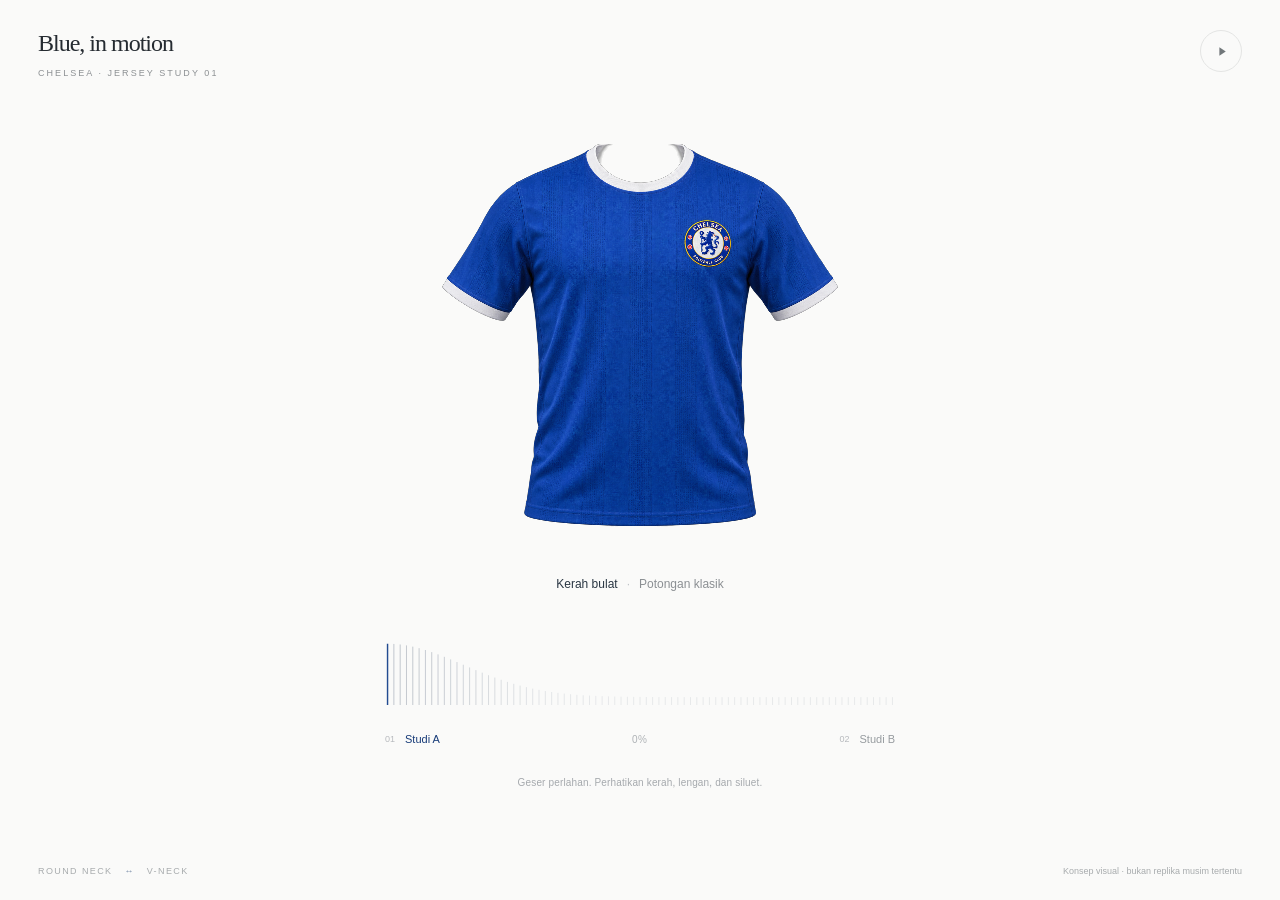
==== index.html @ 7cabe2f4 "Add Chelsea jersey timeline and motion study" ====
<!doctype html>
<html lang="id">
<head>
  <meta charset="UTF-8" />
  <meta name="viewport" content="width=device-width,initial-scale=1" />
  <meta name="theme-color" content="#fafaf9" />
  <title>Blue, in motion — Chelsea jersey study</title>
  <link rel="stylesheet" href="style.css" />
</head>
<body>
  <header><a class="wordmark" href="./">Blue, in motion<span>CHELSEA · JERSEY STUDY 01</span></a><button id="play" aria-label="Putar transisi" aria-pressed="false"><svg viewBox="0 0 24 24" aria-hidden="true"><path id="play-icon" d="M9 6L18 12L9 18Z" /></svg></button></header>
  <main>
    <div class="stage">
      <button id="garment" aria-label="Lihat bentuk jersey berikutnya"><img id="fallback" src="assets/jersey-study.png" alt="Studi jersey Chelsea biru dengan tekstur kain realistis" /><canvas id="jersey" aria-hidden="true"></canvas></button>
      <p id="loading" role="status">Menyiapkan jersey…</p>
    </div>
    <div class="caption"><span id="state-title">Kerah bulat</span><span class="caption-dot">·</span><span id="state-detail">Potongan klasik</span></div>
    <section class="timeline" aria-label="Transisi bentuk jersey">
      <div class="ruler-wrap"><svg id="ruler" viewBox="0 0 600 88" preserveAspectRatio="none" aria-hidden="true"></svg><input id="progress" type="range" min="0" max="1000" value="0" step="1" aria-label="Perubahan bentuk jersey" aria-valuetext="Studi A, kerah bulat" /></div>
      <div class="stops"><button id="start" class="active" aria-pressed="true"><span>01</span>Studi A</button><span id="percent" aria-hidden="true">0%</span><button id="end" aria-pressed="false"><span>02</span>Studi B</button></div>
    </section>
    <p class="hint">Geser perlahan. Perhatikan kerah, lengan, dan siluet.</p>
  </main>
  <footer><span>ROUND NECK <span class="arrow">↔</span> V-NECK</span><span>Konsep visual · bukan replika musim tertentu</span></footer>
  <script src="app.js"></script>
</body>
</html>
---- style.css ----
*{box-sizing:border-box} :root{color-scheme:light;font-family:Arial,Helvetica,sans-serif;color:#202729;background:#fafaf9}body{margin:0;min-height:100svh}button,a,input{-webkit-tap-highlight-color:transparent}button{font:inherit;color:inherit;cursor:pointer}header{position:absolute;top:30px;left:38px;right:38px;display:flex;justify-content:space-between;align-items:flex-start;z-index:2}.wordmark{text-decoration:none;color:#252b31;font-family:Georgia,serif;font-size:24px;letter-spacing:-1px}.wordmark span{display:block;font:9px Arial,sans-serif;letter-spacing:2.05px;margin-top:11px;color:#8c9093}#play{width:42px;height:42px;border:1px solid #e4e5e4;border-radius:50%;background:transparent;display:grid;place-items:center;transition:background .2s}#play:hover{background:#eeeeec}#play svg{width:17px;height:17px;fill:#71777a}main{min-height:100svh;display:flex;flex-direction:column;align-items:center;justify-content:center;padding:86px 24px 83px}.stage{position:relative;width:min(440px,62vh,86vw);aspect-ratio:1;margin-bottom:10px}#garment{position:relative;display:block;width:100%;height:100%;padding:0;border:0;background:none;cursor:ew-resize}#jersey,#fallback{position:absolute;inset:0;width:100%;height:100%;object-fit:contain}#jersey{opacity:0}#fallback{filter:drop-shadow(0 14px 15px #1224420c)}#loading{position:absolute;bottom:20px;left:0;right:0;text-align:center;font-size:11px;color:#818789}.caption{font-size:12px;color:#8b8f93;display:flex;gap:9px;align-items:center;height:24px;margin:7px 0 39px}#state-title{color:#293643}.caption-dot{color:#c0c4c8}.timeline{width:min(510px,90vw)}.ruler-wrap{height:77px;position:relative}#ruler{width:100%;height:100%;overflow:visible}#progress{position:absolute;inset:0;width:100%;height:100%;margin:0;opacity:0;cursor:ew-resize;touch-action:pan-y}.ruler-wrap:focus-within{outline:2px solid #315fd366;outline-offset:8px;border-radius:4px}.stops{display:flex;justify-content:space-between;align-items:center;margin-top:13px}.stops button{border:0;background:none;color:#969b9f;font-size:11px;padding:8px 0;display:flex;gap:10px;align-items:center}.stops button span{font-size:9px;color:#b7babe}.stops button.active{color:#173b78}.stops button:hover{color:#173b78}#percent{font-size:10px;font-variant-numeric:tabular-nums;color:#aeb2b6;letter-spacing:.4px}.hint{font-size:10px;color:#a5a9ad;margin:24px 0 0;letter-spacing:.15px}footer{position:absolute;bottom:24px;left:38px;right:38px;display:flex;justify-content:space-between;gap:15px;font-size:9px;color:#a7abad}footer>span:first-child{letter-spacing:1.4px}.arrow{padding:0 8px;color:#6f85a2}button:focus-visible,a:focus-visible{outline:2px solid #315fd388;outline-offset:5px;border-radius:4px}@media(max-height:760px) and (min-width:601px){.stage{width:min(350px,49vh)}.caption{margin-bottom:23px}.hint{margin-top:14px}}@media(max-width:600px){header{top:24px;left:24px;right:24px}.wordmark{font-size:22px}.wordmark span{font-size:8px;letter-spacing:1.7px}main{padding:110px 24px 105px}.stage{width:min(90vw,430px,49svh);margin-bottom:4px}.caption{font-size:11px;margin-top:12px;margin-bottom:28px}.timeline{width:82vw}.ruler-wrap{height:65px}.hint{font-size:9px;margin-top:23px}footer{left:24px;right:24px;bottom:22px;flex-direction:column;align-items:center;gap:10px;font-size:8px}#play{width:38px;height:38px}}@media(prefers-reduced-motion:reduce){*{scroll-behavior:auto}}
@media(min-width:601px) and (max-height:760px){main{padding-top:80px;padding-bottom:65px}}
@media(max-width:600px) and (max-height:740px){main{padding-top:95px;padding-bottom:85px}.stage{width:min(86vw,38svh)}.caption{margin-top:10px;margin-bottom:18px}.ruler-wrap{height:58px}.hint{margin-top:14px}}
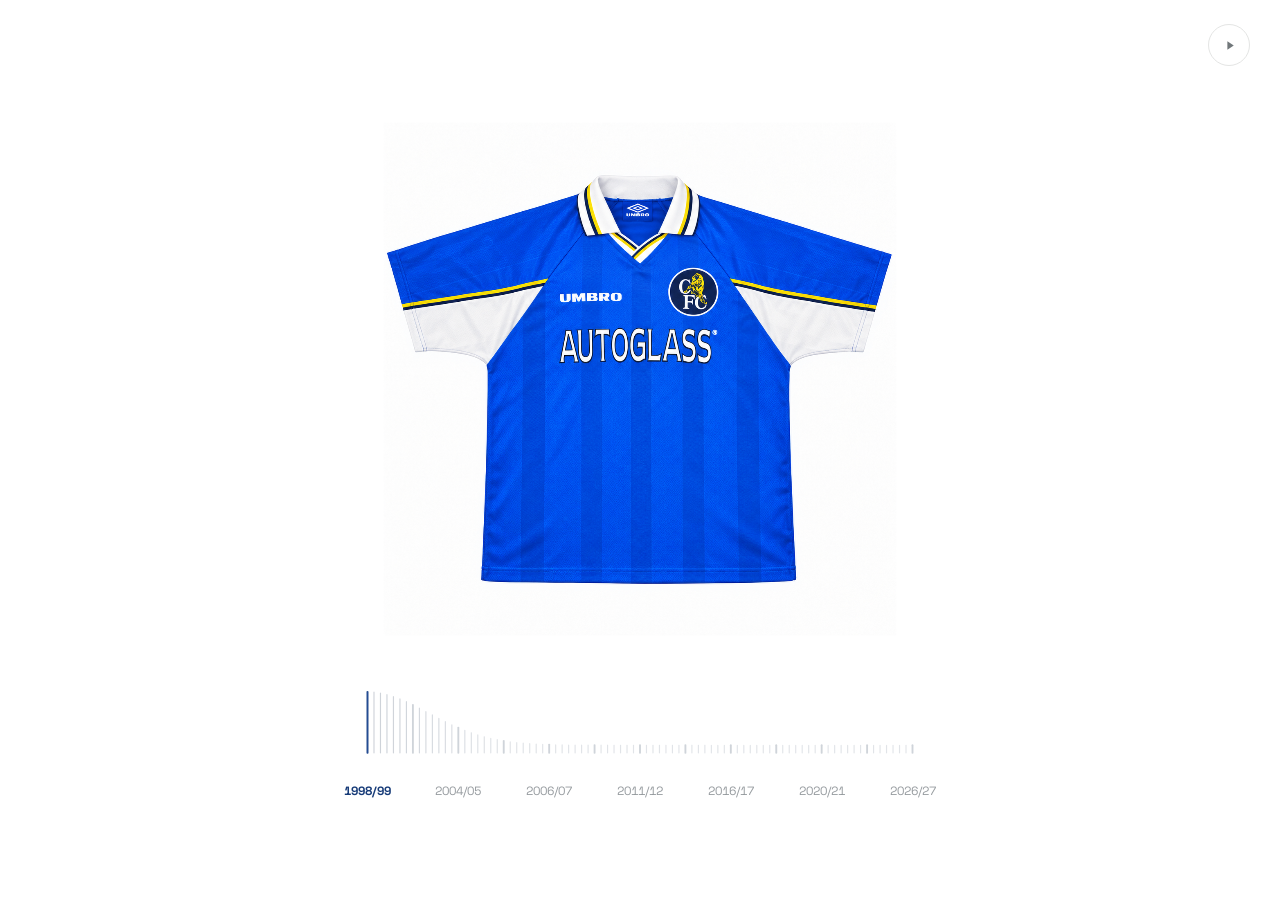
==== commit caa1e57f: "Promote Chelsea timeline to site root" ====
--- a/index.html
+++ b/index.html
@@ -4,24 +4,21 @@
   <meta charset="UTF-8" />
   <meta name="viewport" content="width=device-width,initial-scale=1" />
   <meta name="theme-color" content="#fafaf9" />
-  <title>Blue, in motion — Chelsea jersey study</title>
-  <link rel="stylesheet" href="style.css" />
+  <title>Blue, in motion — Chelsea home jersey timeline</title>
+  <link rel="stylesheet" href="style.css?v=12" />
 </head>
 <body>
-  <header><a class="wordmark" href="./">Blue, in motion<span>CHELSEA · JERSEY STUDY 01</span></a><button id="play" aria-label="Putar transisi" aria-pressed="false"><svg viewBox="0 0 24 24" aria-hidden="true"><path id="play-icon" d="M9 6L18 12L9 18Z" /></svg></button></header>
+  <header><button id="play" aria-label="Putar transisi" aria-pressed="false"><svg viewBox="0 0 24 24" aria-hidden="true"><path id="play-icon" d="M9 6L18 12L9 18Z" /></svg></button></header>
   <main>
     <div class="stage">
-      <button id="garment" aria-label="Lihat bentuk jersey berikutnya"><img id="fallback" src="assets/jersey-study.png" alt="Studi jersey Chelsea biru dengan tekstur kain realistis" /><canvas id="jersey" aria-hidden="true"></canvas></button>
+      <button id="garment" aria-label="Lihat bentuk jersey berikutnya"><img id="fallback" src="assets/chelsea-1998-v2.png" alt="Rekonstruksi jersey home Chelsea 1998/99" /><canvas id="jersey" aria-hidden="true"></canvas></button>
       <p id="loading" role="status">Menyiapkan jersey…</p>
     </div>
-    <div class="caption"><span id="state-title">Kerah bulat</span><span class="caption-dot">·</span><span id="state-detail">Potongan klasik</span></div>
     <section class="timeline" aria-label="Transisi bentuk jersey">
-      <div class="ruler-wrap"><svg id="ruler" viewBox="0 0 600 88" preserveAspectRatio="none" aria-hidden="true"></svg><input id="progress" type="range" min="0" max="1000" value="0" step="1" aria-label="Perubahan bentuk jersey" aria-valuetext="Studi A, kerah bulat" /></div>
-      <div class="stops"><button id="start" class="active" aria-pressed="true"><span>01</span>Studi A</button><span id="percent" aria-hidden="true">0%</span><button id="end" aria-pressed="false"><span>02</span>Studi B</button></div>
+      <div class="ruler-wrap"><svg id="ruler" viewBox="0 0 600 88" preserveAspectRatio="none" aria-hidden="true"></svg><input id="progress" type="range" min="0" max="6000" value="0" step="1" aria-label="Perubahan bentuk jersey" aria-valuetext="Chelsea home 1998/99" /></div>
+      <div class="stops"><button class="active" aria-pressed="true">1998/99</button><button aria-pressed="false">2004/05</button><button aria-pressed="false">2006/07</button><button aria-pressed="false">2011/12</button><button aria-pressed="false">2016/17</button><button aria-pressed="false">2020/21</button><button aria-pressed="false">2026/27</button></div>
     </section>
-    <p class="hint">Geser perlahan. Perhatikan kerah, lengan, dan siluet.</p>
   </main>
-  <footer><span>ROUND NECK <span class="arrow">↔</span> V-NECK</span><span>Konsep visual · bukan replika musim tertentu</span></footer>
-  <script src="app.js"></script>
+  <script src="motion.js?v=5"></script><script src="branding.js?v=12"></script><script src="app.js?v=44"></script>
 </body>
 </html>
--- a/style.css
+++ b/style.css
@@ -1,3 +1,17 @@
-*{box-sizing:border-box} :root{color-scheme:light;font-family:Arial,Helvetica,sans-serif;color:#202729;background:#fafaf9}body{margin:0;min-height:100svh}button,a,input{-webkit-tap-highlight-color:transparent}button{font:inherit;color:inherit;cursor:pointer}header{position:absolute;top:30px;left:38px;right:38px;display:flex;justify-content:space-between;align-items:flex-start;z-index:2}.wordmark{text-decoration:none;color:#252b31;font-family:Georgia,serif;font-size:24px;letter-spacing:-1px}.wordmark span{display:block;font:9px Arial,sans-serif;letter-spacing:2.05px;margin-top:11px;color:#8c9093}#play{width:42px;height:42px;border:1px solid #e4e5e4;border-radius:50%;background:transparent;display:grid;place-items:center;transition:background .2s}#play:hover{background:#eeeeec}#play svg{width:17px;height:17px;fill:#71777a}main{min-height:100svh;display:flex;flex-direction:column;align-items:center;justify-content:center;padding:86px 24px 83px}.stage{position:relative;width:min(440px,62vh,86vw);aspect-ratio:1;margin-bottom:10px}#garment{position:relative;display:block;width:100%;height:100%;padding:0;border:0;background:none;cursor:ew-resize}#jersey,#fallback{position:absolute;inset:0;width:100%;height:100%;object-fit:contain}#jersey{opacity:0}#fallback{filter:drop-shadow(0 14px 15px #1224420c)}#loading{position:absolute;bottom:20px;left:0;right:0;text-align:center;font-size:11px;color:#818789}.caption{font-size:12px;color:#8b8f93;display:flex;gap:9px;align-items:center;height:24px;margin:7px 0 39px}#state-title{color:#293643}.caption-dot{color:#c0c4c8}.timeline{width:min(510px,90vw)}.ruler-wrap{height:77px;position:relative}#ruler{width:100%;height:100%;overflow:visible}#progress{position:absolute;inset:0;width:100%;height:100%;margin:0;opacity:0;cursor:ew-resize;touch-action:pan-y}.ruler-wrap:focus-within{outline:2px solid #315fd366;outline-offset:8px;border-radius:4px}.stops{display:flex;justify-content:space-between;align-items:center;margin-top:13px}.stops button{border:0;background:none;color:#969b9f;font-size:11px;padding:8px 0;display:flex;gap:10px;align-items:center}.stops button span{font-size:9px;color:#b7babe}.stops button.active{color:#173b78}.stops button:hover{color:#173b78}#percent{font-size:10px;font-variant-numeric:tabular-nums;color:#aeb2b6;letter-spacing:.4px}.hint{font-size:10px;color:#a5a9ad;margin:24px 0 0;letter-spacing:.15px}footer{position:absolute;bottom:24px;left:38px;right:38px;display:flex;justify-content:space-between;gap:15px;font-size:9px;color:#a7abad}footer>span:first-child{letter-spacing:1.4px}.arrow{padding:0 8px;color:#6f85a2}button:focus-visible,a:focus-visible{outline:2px solid #315fd388;outline-offset:5px;border-radius:4px}@media(max-height:760px) and (min-width:601px){.stage{width:min(350px,49vh)}.caption{margin-bottom:23px}.hint{margin-top:14px}}@media(max-width:600px){header{top:24px;left:24px;right:24px}.wordmark{font-size:22px}.wordmark span{font-size:8px;letter-spacing:1.7px}main{padding:110px 24px 105px}.stage{width:min(90vw,430px,49svh);margin-bottom:4px}.caption{font-size:11px;margin-top:12px;margin-bottom:28px}.timeline{width:82vw}.ruler-wrap{height:65px}.hint{font-size:9px;margin-top:23px}footer{left:24px;right:24px;bottom:22px;flex-direction:column;align-items:center;gap:10px;font-size:8px}#play{width:38px;height:38px}}@media(prefers-reduced-motion:reduce){*{scroll-behavior:auto}}
+*{box-sizing:border-box} :root{color-scheme:light;font-family:Arial,Helvetica,sans-serif;color:#202729;background:#fff}body{margin:0;min-height:100svh}button,a,input{-webkit-tap-highlight-color:transparent}button{font:inherit;color:inherit;cursor:pointer}header{position:absolute;top:30px;left:38px;right:38px;display:flex;justify-content:space-between;align-items:flex-start;z-index:2}.wordmark{text-decoration:none;color:#252b31;font-family:Georgia,serif;font-size:24px;letter-spacing:-1px}.wordmark span{display:block;font:9px Arial,sans-serif;letter-spacing:2.05px;margin-top:11px;color:#8c9093}#play{width:42px;height:42px;border:1px solid #e4e5e4;border-radius:50%;background:transparent;display:grid;place-items:center;transition:background .2s}#play:hover{background:#eeeeec}#play svg{width:17px;height:17px;fill:#71777a}main{min-height:100svh;display:flex;flex-direction:column;align-items:center;justify-content:center;padding:86px 24px 83px}.stage{position:relative;width:min(440px,62vh,86vw);aspect-ratio:1;margin-bottom:10px}#garment{position:relative;display:block;width:100%;height:100%;padding:0;border:0;background:none;cursor:ew-resize}#jersey,#fallback{position:absolute;inset:0;width:100%;height:100%;object-fit:contain}#jersey{opacity:0}#fallback{filter:drop-shadow(0 14px 15px #1224420c)}#loading{position:absolute;bottom:20px;left:0;right:0;text-align:center;font-size:11px;color:#818789}.caption{font-size:12px;color:#8b8f93;display:flex;gap:9px;align-items:center;height:24px;margin:7px 0 39px}#state-title{color:#293643}.caption-dot{color:#c0c4c8}.timeline{width:min(510px,90vw)}.ruler-wrap{height:77px;position:relative}#ruler{width:100%;height:100%;overflow:visible}#progress{position:absolute;inset:0;width:100%;height:100%;margin:0;opacity:0;cursor:ew-resize;touch-action:pan-y}.ruler-wrap:has(#progress:focus-visible){outline:2px solid #315fd366;outline-offset:8px;border-radius:4px}.stops{display:flex;justify-content:space-between;align-items:center;margin-top:13px}.stops button{border:0;background:none;color:#969b9f;font-size:11px;padding:8px 0;display:flex;gap:10px;align-items:center}.stops button span{font-size:9px;color:#b7babe}.stops button.active{color:#173b78}.stops button:hover{color:#173b78}#percent{font-size:10px;font-variant-numeric:tabular-nums;color:#aeb2b6;letter-spacing:.4px}.hint{font-size:10px;color:#a5a9ad;margin:24px 0 0;letter-spacing:.15px}footer{position:absolute;bottom:24px;left:38px;right:38px;display:flex;justify-content:space-between;gap:15px;font-size:9px;color:#a7abad}footer>span:first-child{letter-spacing:1.4px}.arrow{padding:0 8px;color:#6f85a2}button:focus-visible,a:focus-visible{outline:2px solid #315fd388;outline-offset:5px;border-radius:4px}@media(max-height:760px) and (min-width:601px){.stage{width:min(350px,49vh)}.caption{margin-bottom:23px}.hint{margin-top:14px}}@media(max-width:600px){header{top:24px;left:24px;right:24px}.wordmark{font-size:22px}.wordmark span{font-size:8px;letter-spacing:1.7px}main{padding:110px 24px 105px}.stage{width:min(90vw,430px,49svh);margin-bottom:4px}.caption{font-size:11px;margin-top:12px;margin-bottom:28px}.timeline{width:82vw}.ruler-wrap{height:65px}.hint{font-size:9px;margin-top:23px}footer{left:24px;right:24px;bottom:22px;flex-direction:column;align-items:center;gap:10px;font-size:8px}#play{width:38px;height:38px}}@media(prefers-reduced-motion:reduce){*{scroll-behavior:auto}}
 @media(min-width:601px) and (max-height:760px){main{padding-top:80px;padding-bottom:65px}}
 @media(max-width:600px) and (max-height:740px){main{padding-top:95px;padding-bottom:85px}.stage{width:min(86vw,38svh)}.caption{margin-top:10px;margin-bottom:18px}.ruler-wrap{height:58px}.hint{margin-top:14px}}
+
+.tools{display:flex;align-items:center;gap:14px}#zoom{border:0;background:none;font-size:10px;color:#899197;padding:12px 3px;letter-spacing:.4px}.stage{overflow:hidden;border-radius:4px}footer a{color:inherit;text-decoration:none}footer a:hover{text-decoration:underline}@media(prefers-reduced-motion:reduce){#garment{transition:none}}
+
+.caption{margin-bottom:5px}#construction{font-size:10px;color:#92999e;margin:0 0 23px;text-align:center;height:15px}.stage{width:min(470px,57vh,86vw)}.stops button{flex-direction:column;gap:6px}.stops button:nth-child(2){position:absolute;left:50%;transform:translateX(-50%)}.stops{position:relative}.hint{margin-top:20px}@media(max-height:760px) and (min-width:601px){.stage{width:min(360px,48vh)}#construction{margin-bottom:16px}.caption{margin-bottom:5px}}@media(max-width:600px){.stage{width:min(90vw,430px,46svh)}.caption{margin-bottom:5px}#construction{font-size:9px;margin-bottom:22px}.wordmark span{letter-spacing:1px}}@media(max-width:600px) and (max-height:740px){.stage{width:min(86vw,37svh)}#construction{margin-bottom:14px}}
+
+/* pared-back controls requested in review */
+header{left:auto;right:30px;top:24px}main{padding:70px 24px 50px;gap:0}.stage{width:min(540px,62vh,90vw);margin:0 0 34px}.timeline{width:min(620px,90vw)}.stops button{display:block;padding:10px 0;font-size:12px}.stops button span{display:none}#play{position:relative}@media(max-width:600px){header{right:22px;top:18px}main{padding:55px 18px 34px}.stage{width:min(92vw,54svh);margin-bottom:25px}.timeline{width:88vw}.stops button{font-size:11px}}
+
+#ruler line{stroke-linecap:round}#ruler line.major{opacity:.92}.ruler-wrap,#progress{cursor:grab}.ruler-wrap:active,#progress:active{cursor:grabbing}
+.stops button{border-radius:999px;padding:10px 14px;transition:color .18s ease,background-color .18s ease,font-weight .18s ease}.stops button:hover{background:#eef4ff}.stops button.active{font-weight:700}
+
+@font-face{font-family:"Space Grotesk";src:url("./assets/SpaceGrotesk-Variable.woff2") format("woff2");font-style:normal;font-weight:300 700;font-display:swap}.stops button{font-family:"Space Grotesk",Arial,sans-serif}
+.stops{position:relative;height:38px;margin-top:13px}.stops button{position:absolute}
+.stops button{font-variant-numeric:tabular-nums;text-align:center;white-space:nowrap}@media(max-width:600px){.stops button{padding-inline:3px}}
